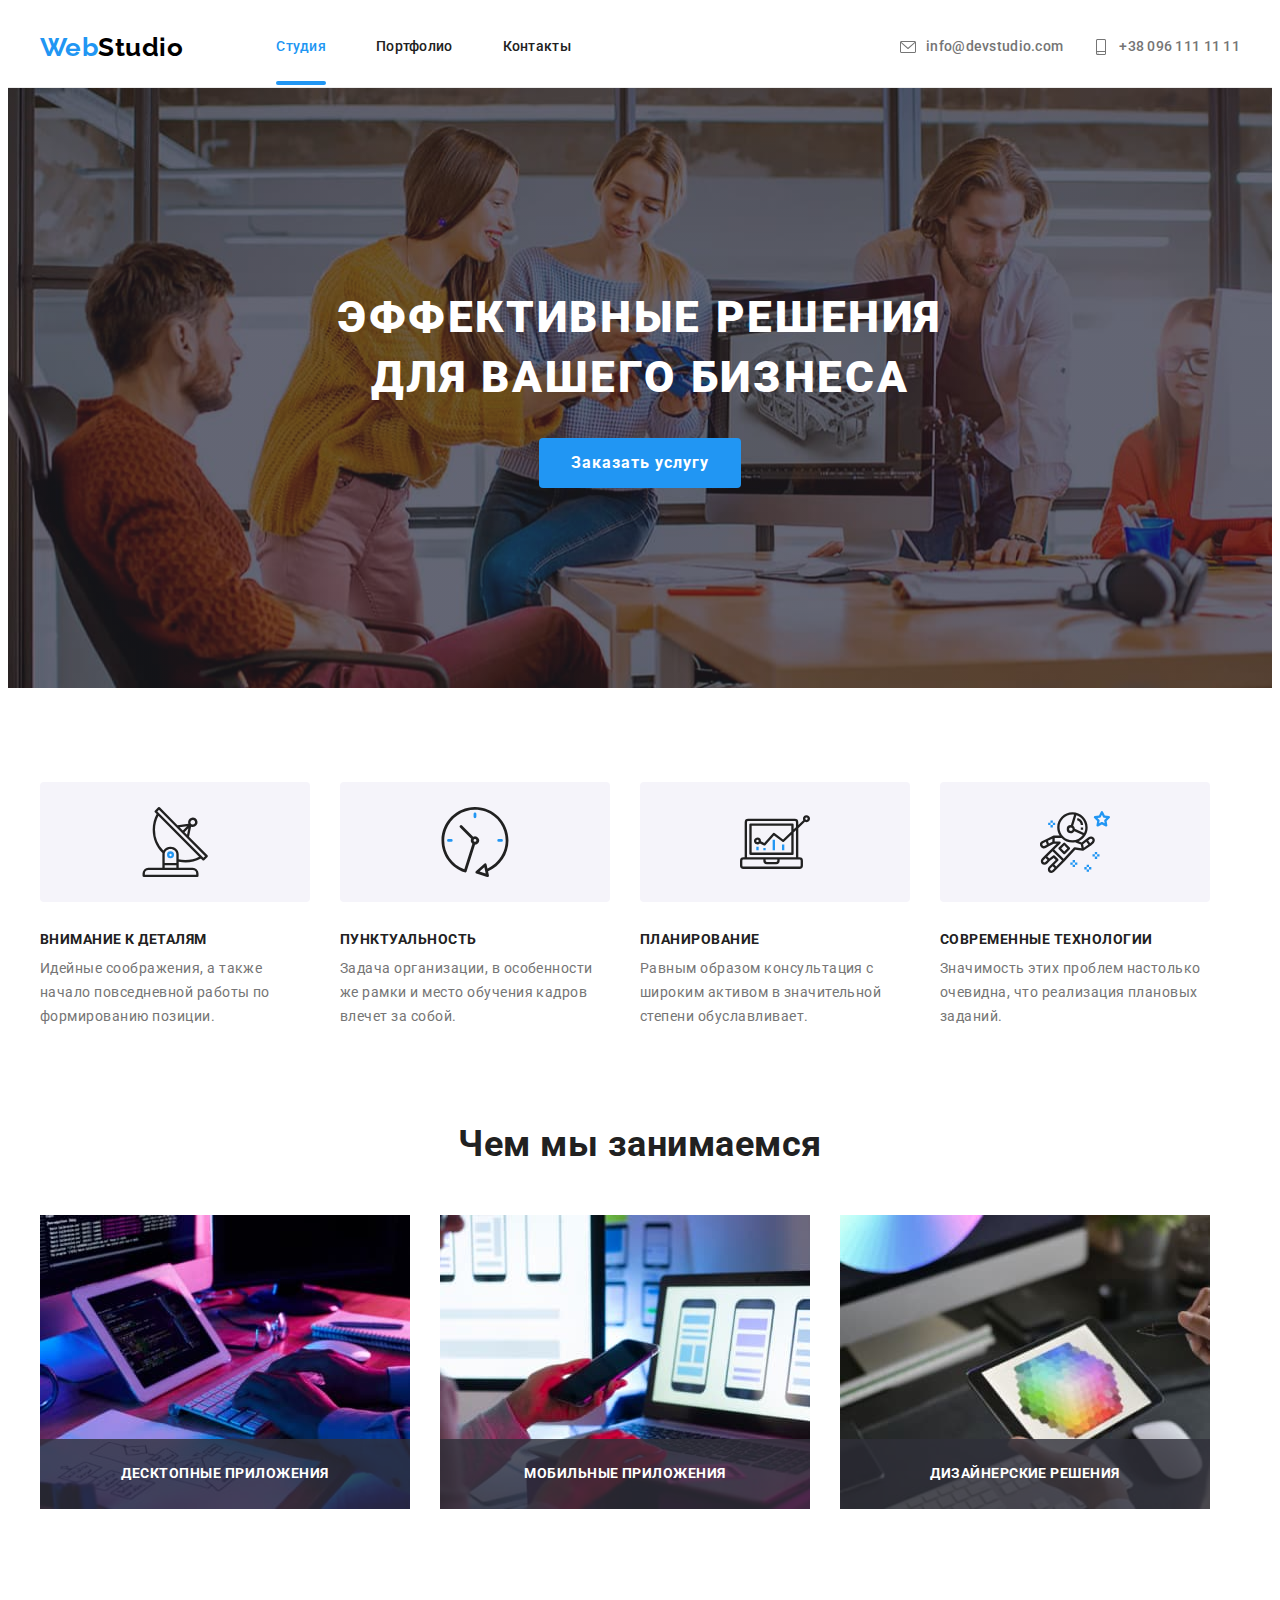
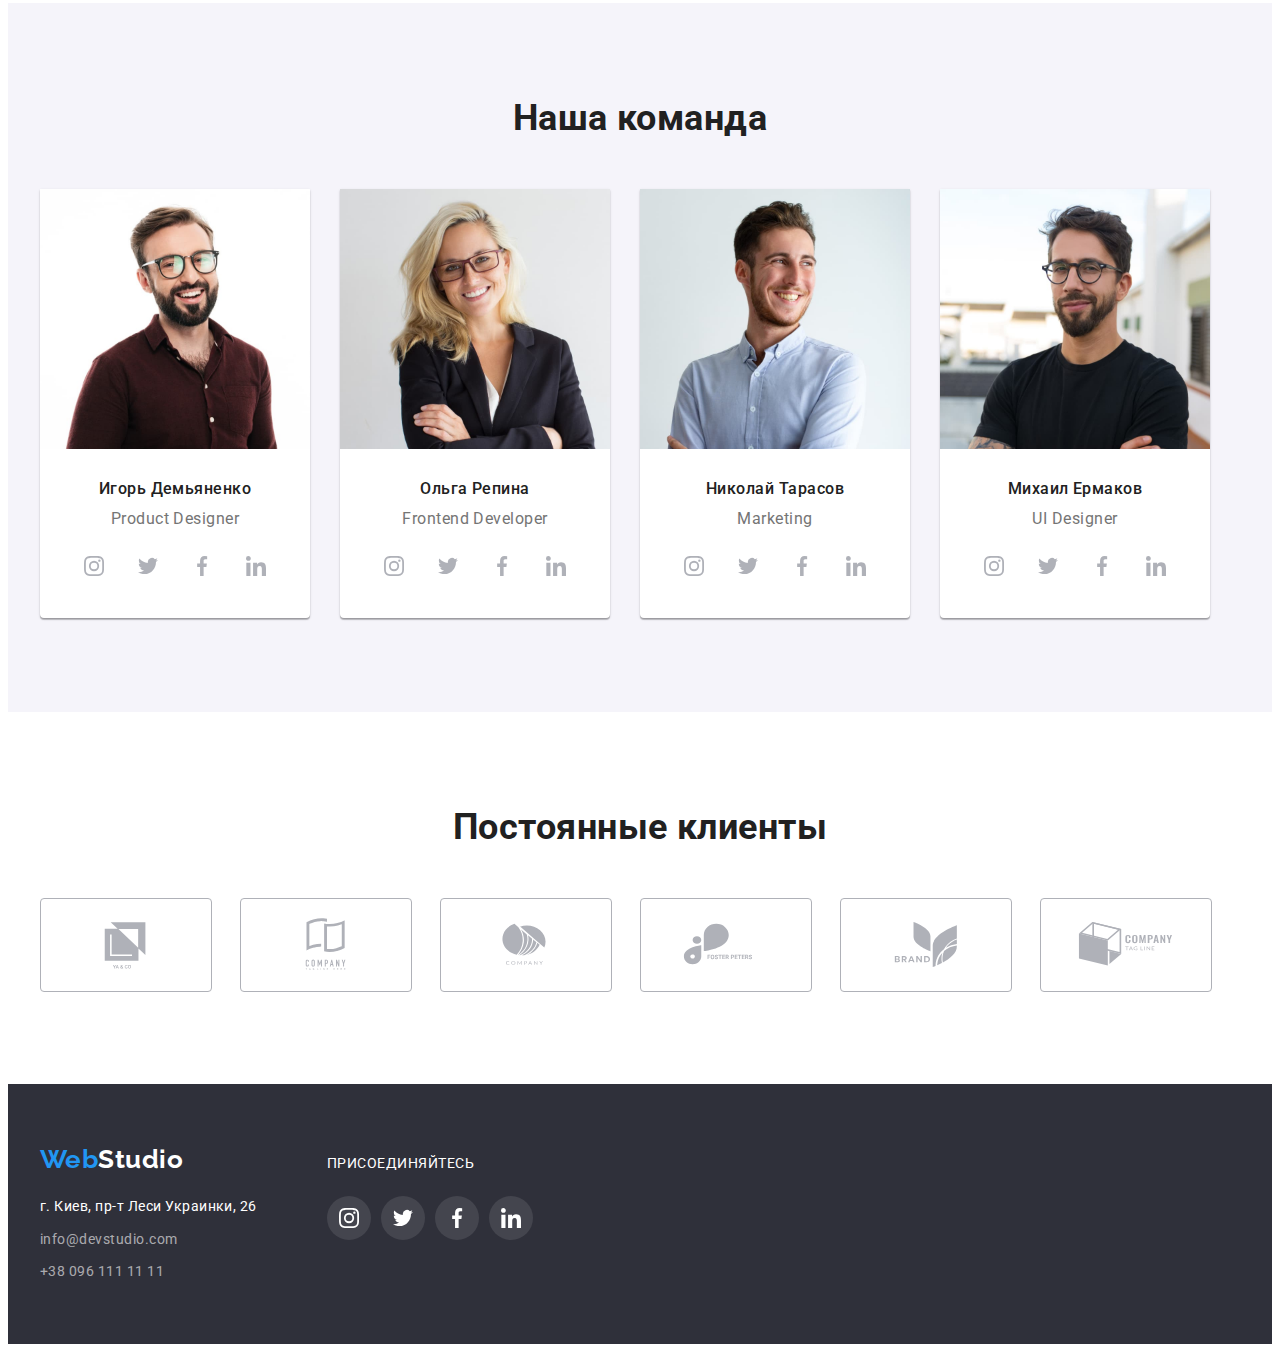
==== index.html @ 32abea89 "Initial commit" ====
<!DOCTYPE html>
<html lang="ru">

<head>
    <meta charset="UTF-8">
    <meta http-equiv="X-UA-Compatible" content="IE=edge">
    <meta name="viewport" content="width=device-width, initial-scale=1.0">
    <title>WebStudio</title>
    <link rel="preconnect" href="https://fonts.googleapis.com">
    <link rel="preconnect" href="https://fonts.gstatic.com" crossorigin>
    <link href="https://fonts.googleapis.com/css2?family=Raleway:wght@700&family=Roboto:wght@400;500;700;900&display=swap"
        rel="stylesheet">
    <link rel="stylesheet" href="https://cdnjs.cloudflare.com/ajax/libs/modern-normalize/1.1.0/modern-normalize.min.css"
        integrity="sha512-wpPYUAdjBVSE4KJnH1VR1HeZfpl1ub8YT/NKx4PuQ5NmX2tKuGu6U/JRp5y+Y8XG2tV+wKQpNHVUX03MfMFn9Q=="
        crossorigin="anonymous" referrerpolicy="no-referrer">
    <link rel="stylesheet" href="./css/styles.css" />
</head>

<body>
    <!--Шапка сайта-->
    <header class="page-header">
        <nav class="container main-nav">
            <a href="" class="link logo logo-header">Web<span class="accent-header">Studio</span></a>
            <ul class="site-nav link">
                <li class="list"><a href="" class="link current">Студия</a></li>
                <li class="list"><a href="./portfolio.html" class="link">Портфолио</a></li>
                <li class="list"><a href="" class="link">Контакты</a></li>
            </ul>
            <ul class="connection link">
                <li class="list">
                    <a href="mailto:info@devstudio.com" class="link">
                        <svg class="connection-icons" width="16" height="12">
                        <use href="./images/icons.svg#envelope"></use>
                    </svg>info@devstudio.com</a>
                </li>
                <li class="list">
                    <a href="tel:+380961111111" class="link">
                        <svg class="connection-icons" width="10" height="16">
                            <use href="./images/icons.svg#smartphone"></use>
                        </svg>+38 096 111 11 11</a></li>
            </ul>
        </nav>
    </header>

    <main>
            <!--Герой-->
            <section class="hero">
                <div class="container">
                    <h1 class="hero-title">Эффективные решения для вашего бизнеса</h1>
                    <button data-modal-open class="btn primary">Заказать услугу</button>
                    <div data-modal class="backdrop is-hidden">
                        <div class="modal">
                            <button data-modal-close class="btn-close">
                                <svg width="18" height="18">
                                    <use href="./images/icons.svg#close"></use>
                                </svg>
                            </button>
                        </div>
                    </div>
                </div>
            </section>
        
                <!--Наши преимущества-->
                <section class="section section-feature">
                    <div class="container">
                        <h2 class="section-title visually-hidden">Наши преимущества</h2>
                        <!--Визуально спрячется-->
                        <ul class="feature-list">
                            <li class="list list-item">
                                <div class="icons-feature">
                                    <svg width="70" height="70">
                                        <use href="./images/icons.svg#antenna"></use>
                                    </svg>
                                </div>
                                <h3 class="feature-title">Внимание к деталям</h3>
                                <p class="title">Идейные соображения, а также начало повседневной работы по формированию позиции.</p>
                            </li>
                            <li class="list list-item">
                                <div class="icons-feature">
                                    <svg width="70" height="70">
                                        <use href="./images/icons.svg#clock"></use>
                                    </svg>
                                </div>
                                <h3 class="feature-title">Пунктуальность</h3>
                                <p class="title">Задача организации, в особенности же рамки и место обучения кадров влечет за собой.</p>
                            </li>
                            <li class="list list-item">
                                <div class="icons-feature">
                                    <svg width="70" height="70">
                                        <use href="./images/icons.svg#diagram"></use>
                                    </svg>
                                </div>
                                <h3 class="feature-title">Планирование</h3>
                                <p class="title">Равным образом консультация с широким активом в значительной степени обуславливает.</p>
                            </li>
                            <li class="list list-item">
                                <div class="icons-feature">
                                    <svg width="70" height="70">
                                        <use href="./images/icons.svg#astronaut"></use>
                                    </svg>
                                </div>
                                <h3 class="feature-title">Современные технологии</h3>
                                <p class="title">Значимость этих проблем настолько очевидна, что реализация плановых заданий.</p>
                            </li>
                        </ul>
                    </div>
                </section>
                
                <!--Чем мы занимаемся-->
                <section class="section section-work">
                    <div class="container">
                        <h2 class="section-title">Чем мы занимаемся</h2>
                        <ul class="photo-work">
                            <li class="list">
                                <img class="card-image no-gap" src="./images/general/box1.jpg" 
                                    alt="фото написания программного кода" width="370" height="294">
                                <p class="case-title">Десктопные приложения</p>
                            </li>
                            <li class="list">
                                <img class="card-image no-gap" src="./images/general/box2.jpg" 
                                    alt="фото с телефоном в руке" width="370" height="294">
                                <p class="case-title">Мобильные приложения</p>
                            </li>
                            <li class="list">
                                <img class="card-image no-gap" src="./images/general/box3.jpg" 
                                    alt="фото планшета с цветовой палитрой" width="370" height="294">
                                <p class="case-title">Дизайнерские решения</p>
                            </li>
                        </ul>
                    </div>
                </section>
                
                <!--Наша команда-->
                <section class="section team">
                    <div class="container">
                        <h2 class="section-title team">Наша команда</h2>
                        <ul class="team-list">
                            <li class="list card-team">
                                <img src="./images/general/demyanenko.jpg" alt="фото Игоря Демьяненко" width="270" height="260"
                                    class="team-foto">
                                <div class="title-in-card">
                                    <h3 class="team-name">Игорь Демьяненко</h3>
                                    <p class="title">Product Designer</p>
                                    <ul class="social list">
                                        <li class="social-item">
                                            <a href="" target="_blank" rel="noopener noreferrer" 
                                            class="social-network link" aria-label="иконка instagram">
                                                <svg class="socials-icon" width="20" height="20">
                                                    <use href="./images/icons.svg#instagram"></use>
                                                </svg>
                                            </a>
                                        </li>
                                        <li class="social-item">
                                            <a href="" target="_blank" rel="noopener noreferrer" 
                                            class="social-network link" aria-label="иконка twitter">
                                            <svg class="socials-icon" width="20" height="20">
                                                <use href="./images/icons.svg#twitter"></use>
                                            </svg>
                                            </a>
                                        </li>
                                        <li class="social-item">
                                            <a href="" target="_blank" rel="noopener noreferrer" 
                                            class="social-network link" aria-label="иконка facebook">
                                            <svg class="socials-icon" width="20" height="20">
                                                <use href="./images/icons.svg#facebook"></use>
                                            </svg>
                                            </a>
                                        </li>
                                        <li class="social-item">
                                            <a href="" target="_blank" rel="noopener noreferrer" 
                                            class="social-network link" aria-label="иконка linkedin">
                                            <svg class="socials-icon" width="20" height="20">
                                                <use href="./images/icons.svg#linkedin"></use>
                                            </svg>
                                            </a>
                                        </li>
                                    </ul>
                                </div>
                                
                            </li>
                            <li class="list card-team">
                                <img src="./images/general/repina.jpg" alt="фото Ольги Репиной" width="270" height="260"
                                    class="team-foto">
                                <div class="title-in-card">
                                    <h3 class="team-name">Ольга Репина</h3>
                                    <p class="title">Frontend Developer</p>
                                    <ul class="social list">
                                        <li class="social-item">
                                            <a href="" target="_blank" rel="noopener noreferrer" 
                                            class="social-network link" aria-label="иконка instagram">
                                                <svg class="socials-icon" width="20" height="20">
                                                    <use href="./images/icons.svg#instagram"></use>
                                                </svg>
                                            </a>
                                        </li>
                                        <li class="social-item">
                                            <a href="" target="_blank" rel="noopener noreferrer" 
                                            class="social-network link" aria-label="иконка twitter">
                                                <svg class="socials-icon" width="20" height="20">
                                                    <use href="./images/icons.svg#twitter"></use>
                                                </svg>
                                            </a>
                                        </li>
                                        <li class="social-item">
                                            <a href="" target="_blank" rel="noopener noreferrer" 
                                            class="social-network link" aria-label="иконка facebook">
                                                <svg class="socials-icon" width="20" height="20">
                                                    <use href="./images/icons.svg#facebook"></use>
                                                </svg>
                                            </a>
                                        </li>
                                        <li class="social-item">
                                            <a href="" target="_blank" rel="noopener noreferrer" 
                                            class="social-network link" aria-label="иконка linkedin">
                                                <svg class="socials-icon" width="20" height="20">
                                                    <use href="./images/icons.svg#linkedin"></use>
                                                </svg>
                                            </a>
                                        </li>
                                    </ul>
                                </div>
                            </li>
                            <li class="list card-team">
                                <img src="./images/general/tarasov.jpg" alt="фото Николая Тарасова" width="270" height="260"
                                    class="team-foto">
                                <div class="title-in-card">
                                    <h3 class="team-name">Николай Тарасов</h3>
                                    <p class="title">Marketing</p>
                                    <ul class="social list">
                                        <li class="social-item">
                                            <a href="" target="_blank" rel="noopener noreferrer" 
                                            class="social-network link" aria-label="иконка instagram">
                                                <svg class="socials-icon" width="20" height="20">
                                                    <use href="./images/icons.svg#instagram"></use>
                                                </svg>
                                            </a>
                                        </li>
                                        <li class="social-item">
                                            <a href="" target="_blank" rel="noopener noreferrer" 
                                            class="social-network link" aria-label="иконка twitter">
                                                <svg class="socials-icon" width="20" height="20">
                                                    <use href="./images/icons.svg#twitter"></use>
                                                </svg>
                                            </a>
                                        </li>
                                        <li class="social-item">
                                            <a href="" target="_blank" rel="noopener noreferrer" 
                                            class="social-network link" aria-label="иконка facebook">
                                                <svg class="socials-icon" width="20" height="20">
                                                    <use href="./images/icons.svg#facebook"></use>
                                                </svg>
                                            </a>
                                        </li>
                                        <li class="social-item">
                                            <a href="" target="_blank" rel="noopener noreferrer" 
                                            class="social-network link" aria-label="иконка linkedin">
                                                <svg class="socials-icon" width="20" height="20">
                                                    <use href="./images/icons.svg#linkedin"></use>
                                                </svg>
                                            </a>
                                        </li>
                                    </ul>
                                </div>
                            </li>
                            <li class="list card-team">
                                <img src="./images/general/ermakov.jpg" alt="фото Михаила Ермакова" width="270" height="260"
                                    class="team-foto">
                                <div class="title-in-card">
                                    <h3 class="team-name">Михаил Ермаков</h3>
                                    <p class="title">UI Designer</p>
                                    <ul class="social list">
                                        <li class="social-item">
                                            <a href="" target="_blank" rel="noopener noreferrer" 
                                            class="social-network link" aria-label="иконка instagram">
                                                <svg class="socials-icon" width="20" height="20">
                                                    <use href="./images/icons.svg#instagram"></use>
                                                </svg>
                                            </a>
                                        </li>
                                        <li class="social-item">
                                            <a href="" target="_blank" rel="noopener noreferrer" 
                                            class="social-network link" aria-label="иконка twitter">
                                                <svg class="socials-icon" width="20" height="20">
                                                    <use href="./images/icons.svg#twitter"></use>
                                                </svg>
                                            </a>
                                        </li>
                                        <li class="social-item">
                                            <a href="" target="_blank" rel="noopener noreferrer" 
                                            class="social-network link" aria-label="иконка facebook">
                                                <svg class="socials-icon" width="20" height="20">
                                                    <use href="./images/icons.svg#facebook"></use>
                                                </svg>
                                            </a>
                                        </li>
                                        <li class="social-item">
                                            <a href="" target="_blank" rel="noopener noreferrer" 
                                            class="social-network link" aria-label="иконка linkedin">
                                                <svg class="socials-icon" width="20" height="20">
                                                    <use href="./images/icons.svg#linkedin"></use>
                                                </svg>
                                            </a>
                                        </li>
                                    </ul>
                                </div>
                            </li>
                        </ul>
                    </div>
                </section>

                <!--Постоянные клиенты-->
                <section class="section">
                    <div class="container">
                        <h2 class="section-title">Постоянные клиенты</h2>
                        <ul class="list client">
                            <li class="item-company">
                                <a href="" target="_blank" rel="noopener noreferrer" 
                                class="logo-company link" aria-label="логотип Ya&Co">
                                <svg class="socials-icon" width="106" height="60">
                                    <use href="./images/icons.svg#Logo1"></use>
                                </svg>
                                </a>
                            </li>
                            <li class="item-company">
                                <a href="" target="_blank" rel="noopener noreferrer" 
                                class="logo-company link" aria-label="логотип TaglineHere">
                                <svg class="socials-icon" width="106" height="60">
                                    <use href="./images/icons.svg#Logo2"></use>
                                </svg>
                                </a>
                            </li>
                            <li class="item-company">
                                <a href="" target="_blank" rel="noopener noreferrer" 
                                class="logo-company link" aria-label="логотип Company">
                                <svg class="socials-icon" width="106" height="60">
                                    <use href="./images/icons.svg#Logo3"></use>
                                </svg>
                                </a>
                            </li>
                            <li class="item-company">
                                <a href="" target="_blank" rel="noopener noreferrer" 
                                class="logo-company link" aria-label="логотип FosterPeters">
                                <svg class="socials-icon" width="106" height="60">
                                    <use href="./images/icons.svg#Logo4"></use>
                                </svg>
                                </a>
                            </li>
                            <li class="item-company">
                                <a href="" target="_blank" rel="noopener noreferrer" 
                                class="logo-company link" aria-label="логотип Brand">
                                <svg class="socials-icon" width="106" height="60">
                                    <use href="./images/icons.svg#Logo5"></use>
                                </svg>
                                </a>
                            </li>
                            <li class="item-company">
                                <a href="" target="_blank" rel="noopener noreferrer" 
                                class="logo-company link" aria-label="логотип TagLine">
                                <svg class="socials-icon" width="106" height="60">
                                    <use href="./images/icons.svg#Logo6"></use>
                                </svg>
                                </a>
                            </li>
                        </ul>
                        
                    </div>
                </section>
    </main>
    
    <!--Футер-->
    <footer class="page-footer">
        <div class="container container-footer">
            <div class="logo-distance">
                <a href="" class="link logo logo-footer">Web<span class="accent-footer">Studio</span></a>
                <address class="footer-bottom list-distance">
                    г. Киев, пр-т Леси Украинки, 26<br />
                </address>
            
                <ul class="connection-footer link">
                    <li class="list list-distance"><a href="mailto:info@devstudio.com" class="link">info@devstudio.com</a></li>
                    <li class="list list-distance"><a href="tel:+380961111111" class="link">+38 096 111 11 11</a></li>
                </ul>
            </div>
            <div>
                <p class="feature-title text-white">присоединяйтесь</p>
                <ul class="social list">
                    <li class="social-item">
                        <a href="" target="_blank" rel="noopener noreferrer" 
                        class="social-network social-footer link" aria-label="иконка instagram">
                            <svg class="socials-icon" width="20" height="20">
                                <use href="./images/icons.svg#instagram"></use>
                            </svg>
                        </a>
                    </li>
                    <li class="social-item">
                        <a href="" target="_blank" rel="noopener noreferrer" 
                        class="social-network social-footer link" aria-label="иконка twitter">
                            <svg class="socials-icon" width="20" height="20">
                                <use href="./images/icons.svg#twitter"></use>
                            </svg>
                        </a>
                    </li>
                    <li class="social-item">
                        <a href="" target="_blank" rel="noopener noreferrer" 
                        class="social-network social-footer link" aria-label="иконка facebook">
                            <svg class="socials-icon" width="20" height="20">
                                <use href="./images/icons.svg#facebook"></use>
                            </svg>
                        </a>
                    </li>
                    <li class="social-item">
                        <a href="" target="_blank" rel="noopener noreferrer" 
                        class="social-network social-footer link" aria-label="иконка linkedin">
                            <svg class="socials-icon" width="20" height="20">
                                <use href="./images/icons.svg#linkedin"></use>
                            </svg>
                        </a>
                    </li>
                </ul>
            </div>
        </div>
    </footer>
<script src="./js/modal.js"></script>
</body>

</html>
---- css/styles.css ----
:root {
    --primary-text-color: #212121;
    --title-text-color: #757575;
    --accent-text-color: #2196F3;
    --white-text-color: #FFFFFF;
    --white-transparency: #FFFFFF99;
    --black-text-color: #000000;
    --network-text-color: #AFB1B8;
    
    --primary-bg-color: #FFFFFF;
    --title-bg-color: #F5F4FA;
    --accent-bg-color: #2F303A;
    --btn-bg-color: #2196F3;
    --border-color: #EEEEEE;
}

body {
    background-color: var(--primary-bg-color);
    color: var(--primary-text-color);
    font-family: Roboto, sans-serif;
    letter-spacing: 0.03em;
}
h1, h2, h3, p, ul {
    margin-top: 0;
    margin-bottom: 0;
    padding-left: 0;
}
.list {
    list-style: none;
    padding: 0;
    margin: 0;
}
.link {
    text-decoration: none;
}

.container {
    width: 1200px;
    padding-left: 15px;
    padding-right: 15px;
    margin-left: auto;
    margin-right: auto;
}

/*Logo*/
.logo{
    color: var(--accent-text-color);
    font-family: 'Raleway', sans-serif;
    font-weight: 700;
    font-size: 26px;
    line-height: 1.19;
}
.accent-header {
    color: var(--black-text-color);
}
.accent-footer {
    color: var(--white-text-color);
}
.logo-header {
    display: inline-block;
    margin-right: 93px;
    padding-top: 24px;
    padding-bottom: 24px;
}
.page-header {
    border-bottom: 1px solid #ECECEC;
}

/*Site nav*/
.main-nav {
    display: flex;
    align-items: center;
}
.site-nav .link {
    color: var(--primary-text-color);
    transition: color 250ms cubic-bezier(0.4, 0, 0.2, 1);
}
.site-nav .list {
    position: relative;
}
.site-nav .link.current::after {
    display: inline-block;
    position: absolute;
    content: "";
    width: 100%;
    height: 4px;
    bottom: 0;
    left: 0;
    background: var(--btn-bg-color);
    border-radius: 2px;
}
.site-nav .link:hover,
.site-nav .link:focus {
    color: var(--accent-text-color);
}
.site-nav .link.current {
    color: var(--accent-text-color);
}
  
.connection .link {
    color: var(--title-text-color);
    transition: color 250ms cubic-bezier(0.4, 0, 0.2, 1);
}
.link .connection-icons:hover,
.link .connection-icons:focus {
    color: var(--accent-text-color);
}
.site-nav,
.connection {
    font-weight: 500;
    font-size: 14px;
    line-height: 1.14;
    letter-spacing: 0.02em;
    display: flex;
}
.site-nav .list:not(:last-child) {
    margin-right: 50px;
}
.connection {
    margin-left: auto;
}
.site-nav .link, .connection .link {
    display: block;
    padding-top: 30px;
    padding-bottom: 30px;
}
.connection .list:not(:last-child) {
    margin-right: 30px;
}
.connection-icons {
    display: flex;
    width: 16px;
    height: 16px;        
    margin-right: 10px;        
    }
.connection .link {
    display: flex;
    justify-content: center;
    align-items: center;
    color: #757575;
}
.connection .link:hover,
.connection .link:focus {
    color: var(--accent-text-color);
}
.connection-icons {
    fill: currentColor;
}

/*Section*/
.section {
    padding-top: 94px;
    padding-bottom: 94px;
}
.section-title {
    font-weight: 700;
    font-size: 36px;
    line-height: 1.17;
    text-align: center;

    margin-bottom: 50px;
}

/*Hero*/
.hero {
    color: var(--primary-bg-color);
    max-width: 1600px;
    margin-left: auto;
    margin-right: auto;
    background-image: linear-gradient(to right, rgba(47, 48, 58, 0.4), rgba(47, 48, 58, 0.4)),url(../images/hero-photo.jpg);
    
    background-color: var(--accent-bg-color);
    
    text-align: center;
    padding-top: 200px;
    padding-bottom: 200px;
}
.hero-title {
    font-weight: 900;
    font-size: 44px;
    line-height: 1.36;
    letter-spacing: 0.06em;
    text-transform: uppercase;
    width: 696px;
    margin-top: 0;
    margin-left: auto;
    margin-right: auto;
    margin-bottom: 30px;
}
.btn.primary {
    color: var(--white-text-color);
    background-color: var(--btn-bg-color);
    font-family: inherit;
    font-weight: 700;
    font-size: 16px;
    line-height: 1.87; 
    letter-spacing: 0.06em;
    display: inline-block;
    padding: 10px 32px;
    border-radius: 4px;
    border: none;
    cursor: pointer;

    transition: color 250ms cubic-bezier(0.4, 0, 0.2, 1),
    background-color 250ms cubic-bezier(0.4, 0, 0.2, 1);
}
.btn.primary:hover {
    color: var(--white-text-color);
    background-color: #188CE8;
}
.backdrop.is-hidden {
    visibility: hidden;
    opacity: 0;
    pointer-events: none;

}
.backdrop {
    position: fixed;
    top: 0;
    left: 0;
    width: 100%;
    height: 100%;
    background-color: rgba(0, 0, 0, 0.2);
    z-index: 10;
    transition: opacity 250ms cubic-bezier(0.4, 0, 0.2, 1),
    visibility 250ms cubic-bezier(0.4, 0, 0.2, 1);
}
.modal {
    z-index: 1;
    position: absolute;
    top: 50%;
    left: 50%;
    transform: translate(-50%,-50%);
    width: 528px;
    height: 581px;

    background-color: var(--primary-bg-color);
    box-shadow: 0px 1px 3px rgba(0, 0, 0, 0.12), 0px 1px 1px rgba(0, 0, 0, 0.14), 0px 2px 1px rgba(0, 0, 0, 0.2);
    border-radius: 4px;

    opacity: 1;
    visibility: visible;
    display: flex;
    justify-content: flex-end;
}

.btn-close {
    display: flex;
    justify-content: center;
    align-items: center;
    position: absolute;
    top: 8px;
    right: 8px;
    width: 30px;
    height: 30px;
    border-radius: 50%;
    border: 1px solid #0000001A;
    background-color: var(--primary-bg-color);
    color: #000000;
    cursor: pointer;
    padding: 0;
}
.page-header {
    position: relative;
}

/*Features*/
.section-feature {
    padding-bottom: 0;
}
.feature-list {
    display: flex;
}
.feature-list .list:not(:last-child) {
    margin-right: 30px;
}
.feature-list .list {
    width: 270px;
}
.feature-list .feature-title {
    font-weight: 700;
    font-size: 14px;
    line-height: 1.14;
    text-transform: uppercase;
}
.feature-list .title {
    color: var(--title-text-color);
   
    font-size: 14px;
    line-height: 1.71;
}
.feature-title {
    margin-bottom: 10px;
}
.icons-feature {
    display: flex;
    height: 120px;
    background-color: var(--title-bg-color);
    border-radius: 4px;
    justify-content: center;
    align-items: center;
    margin-bottom: 30px;
}

.visually-hidden {
    position: absolute;
    width: 1px;
    height: 1px;
    margin: -1px;
    border: 0;
    padding: 0;
    white-space: nowrap;
    clip-path: inset(100%);
    clip: rect(0 0 0 0);
    overflow: hidden;
}

/*Work*/
.photo-work {
    display: flex;
}
.photo-work .list:not(:last-child) {
    margin-right: 30px;
}
.card-image.no-gap {
    display: block;
    max-width: 100%;
    height: auto;
}
.photo-work .list{
    position: relative;
}

.case-title {
    position: absolute;
    content: "";
    padding-top: 27px;
    padding-bottom: 27px;
    bottom: 0;
    left: 0;
    width: 100%;
    text-align: center;

    font-style: normal;
    font-weight: 700;
    font-size: 14px;
    line-height: 1.14;
    text-transform: uppercase;
    color: var(--white-text-color);
    background-color: #2F303ACC;
}

/*Team*/
.team-list {
    display: flex;
}
.card-team:not(:last-child) {
    margin-right: 30px;
}
.title-in-card {
   padding-top: 30px;
   padding-bottom: 30px; 
}
.card-team {
    background-color: var(--primary-bg-color);
    box-shadow: 0px 1px 3px rgba(0, 0, 0, 0.12),
    0px 1px 1px rgba(0, 0, 0, 0.14),
    0px 2px 1px rgba(0, 0, 0, 0.2);
    border-radius: 0px 0px 4px 4px;
}
.team-name {
    font-weight: 500;
    font-size: 16px;
    line-height: 1.19;
    text-align: center;
    padding-bottom: 10px;
}
.team-list .title {
    color: var(--title-text-color);
    
    font-size: 16px;
    line-height: 1.19;
    text-align: center;
    margin-bottom: 16px;
}
.section.team {
    background-color: var(--title-bg-color);
}
.team-foto {
    display: block;
    max-width: 100%;
    height: auto;
}
.social {
    display: flex;
    justify-content: center;
    align-items: center;
}

.social-item:not(:last-child) {
    margin-right: 10px;
}

.social-network {
    display: flex;
    width: 44px;
    height: 44px;
    border-radius: 50%;
    justify-content: center;
    align-items: center;
}
.social-item .social-network {
    color: var(--network-text-color);
    background-color: var(--white-text-color);
    transition: color 250ms cubic-bezier(0.4, 0, 0.2, 1),
    background-color 250ms cubic-bezier(0.4, 0, 0.2, 1);
}
.social-network:hover,
.social-network:focus {
    background-color: var(--btn-bg-color);
    color: var(--white-text-color);
}
.socials-icon {
    fill: currentColor;
}

/*Portfolio*/
.section-portfolio .portfolio-title {
    color: var(--primary-text-color);
    font-weight: 700;
    font-size: 18px;
    line-height: 2;
    letter-spacing: 0.06em;
}
.section-portfolio .title {
    color: var(--title-text-color);
    
    font-size: 16px;
    line-height: 1.87;
}
.collection {
    position: relative;
    overflow: hidden;
}

.collection-list {
    position: absolute;
    content: "";
    bottom: 0;
    left: 0;
    width: 100%;
    height: 100%;
    
    display: flex;
    padding: 63px 24px;
    color: var(--white-text-color);
    background-color: rgba(33, 150, 243, 0.9);

    font-family: 'Roboto';
    font-weight: 400;
    font-size: 18px;
    line-height: 1.56;

    opacity: 0;
    transform: translateY(100%);
    transition: transform 250ms cubic-bezier(0.4, 0, 0.2, 1),
    opacity 250ms cubic-bezier(0.4, 0, 0.2, 1);
}
.flex-element .link {
    display: block;
    transition: box-shadow 250ms cubic-bezier(0.4, 0, 0.2, 1);
}
.flex-element .link:hover .collection-list,
.flex-element .link:focus .collection-list {
    transform: translateY(0);
    opacity: 1;
}
.flex-element .link:focus,
.flex-element .link:hover {
    box-shadow: 0px 1px 1px rgba(0, 0, 0, 0.12), 0px 4px 4px rgba(0, 0, 0, 0.06), 1px 4px 6px rgba(0, 0, 0, 0.16);
}

/*Button portfolio*/
.flex-btn {
    display: flex;
    margin-bottom: 50px;
    justify-content: center;
}
.flex-btn .list:not(:last-child) {
    margin-right: 8px;
}

.secondary {
    color: var(--primary-text-color);
    background-color: var(--title-bg-color);
    font-family: inherit;
    font-weight: 500;
    font-size: 16px;
    line-height: 1.63;
    text-align: center;
    
    display: block;
    padding-top: 6px;
    padding-bottom: 6px;
    padding-left: 22px;
    padding-right: 22px;
    height: 38px;
    border-radius: 4px;
    border: 1px solid transparent;
    
    cursor: pointer;
    transition: color 250ms cubic-bezier(0.4, 0, 0.2, 1),
    background-color 250ms cubic-bezier(0.4, 0, 0.2, 1),
    box-shadow 250ms cubic-bezier(0.4, 0, 0.2, 1);
}
.secondary.current {
    color: var(--white-text-color);
    background-color: var(--btn-bg-color);
}
.secondary:hover,
.secondary:focus {
    color: var(--white-text-color);
    background-color: var(--btn-bg-color);
    box-shadow: 0px 3px 1px rgba(0, 0, 0, 0.1),
            0px 1px 2px rgba(0, 0, 0, 0.08),
            0px 2px 2px rgba(0, 0, 0, 0.12);
}
.flex-container {
    display: flex;
    flex-wrap: wrap;
}
.flex-element {
    width: 370px;
    margin-right: 30px;
    margin-bottom: 30px;
}

.flex-element:nth-child(3n) {
    margin-right: 0px;
}
.flex-element:nth-last-child(-n+3) {
    margin-bottom: 0px;
}

.portfolio-title {
    margin-bottom: 4px;
}
.card-title {
    padding-top: 20px;
    padding-left: 24px;
    padding-right: 24px;
    padding-bottom: 20px;
    border-left: 1px solid var(--border-color);
    border-right: 1px solid var(--border-color);
    border-bottom: 1px solid var(--border-color);
}

/* Regular customers */
.client {
    display: flex;
}

.item-company {
    width: 170px;
    height: 92px;
}
.logo-company {
    display: flex;
    width: 100%;
    height: 100%;
    justify-content: center;
    align-items: center;
    color: #AFB1B8;
    border: 1px solid #AFB1B8;
    border-radius: 4px;

    transition: color 250ms cubic-bezier(0.4, 0, 0.2, 1),
    border 250ms cubic-bezier(0.4, 0, 0.2, 1);
}
.item-company:not(:last-child) {
    margin-right: 30px;
}
.item-company .socials-icon {
    fill: currentColor;
}
.logo-company:hover,
.logo-company:focus {
    border: 1px solid #2196F3;
    color: #2196F3;
}

/* Footer bg */
.page-footer {
    background-color: var(--accent-bg-color);
    font-weight: 400;
    font-size: 14px;
    line-height: 1.71;
    padding-top: 60px;
    padding-bottom: 60px;
}
.container-footer {
    display: flex;
    align-items: baseline;
}
.connection-footer .link {
    color: var(--white-transparency);
}
.connection-footer .link:hover,
.connection-footer .link:focus {
    color: var(--accent-text-color);
}
.footer-bottom {
    color: var(--white-text-color);
    font-style: inherit;
}
.logo-footer {
    display: inline-block;
    margin-bottom: 20px;
}
.list-distance:not(:last-child) {
    margin-bottom: 9px;
}

.list-social:not(:last-child) {
    margin-right: 10px;
}

.text-white {
    text-transform: uppercase;
    color: var(--white-text-color);
    margin-bottom: 20px;
}
.logo-distance {
    margin-right: 70px;
}

.social-network.social-footer {
    color: var(--white-text-color);
    background-color: rgba(255, 255, 255, 0.1);
}

.social-footer:hover,
.social-footer:focus {
    background-color: var(--btn-bg-color);
}
.container-footer .social {
    margin-bottom: 0px;
}
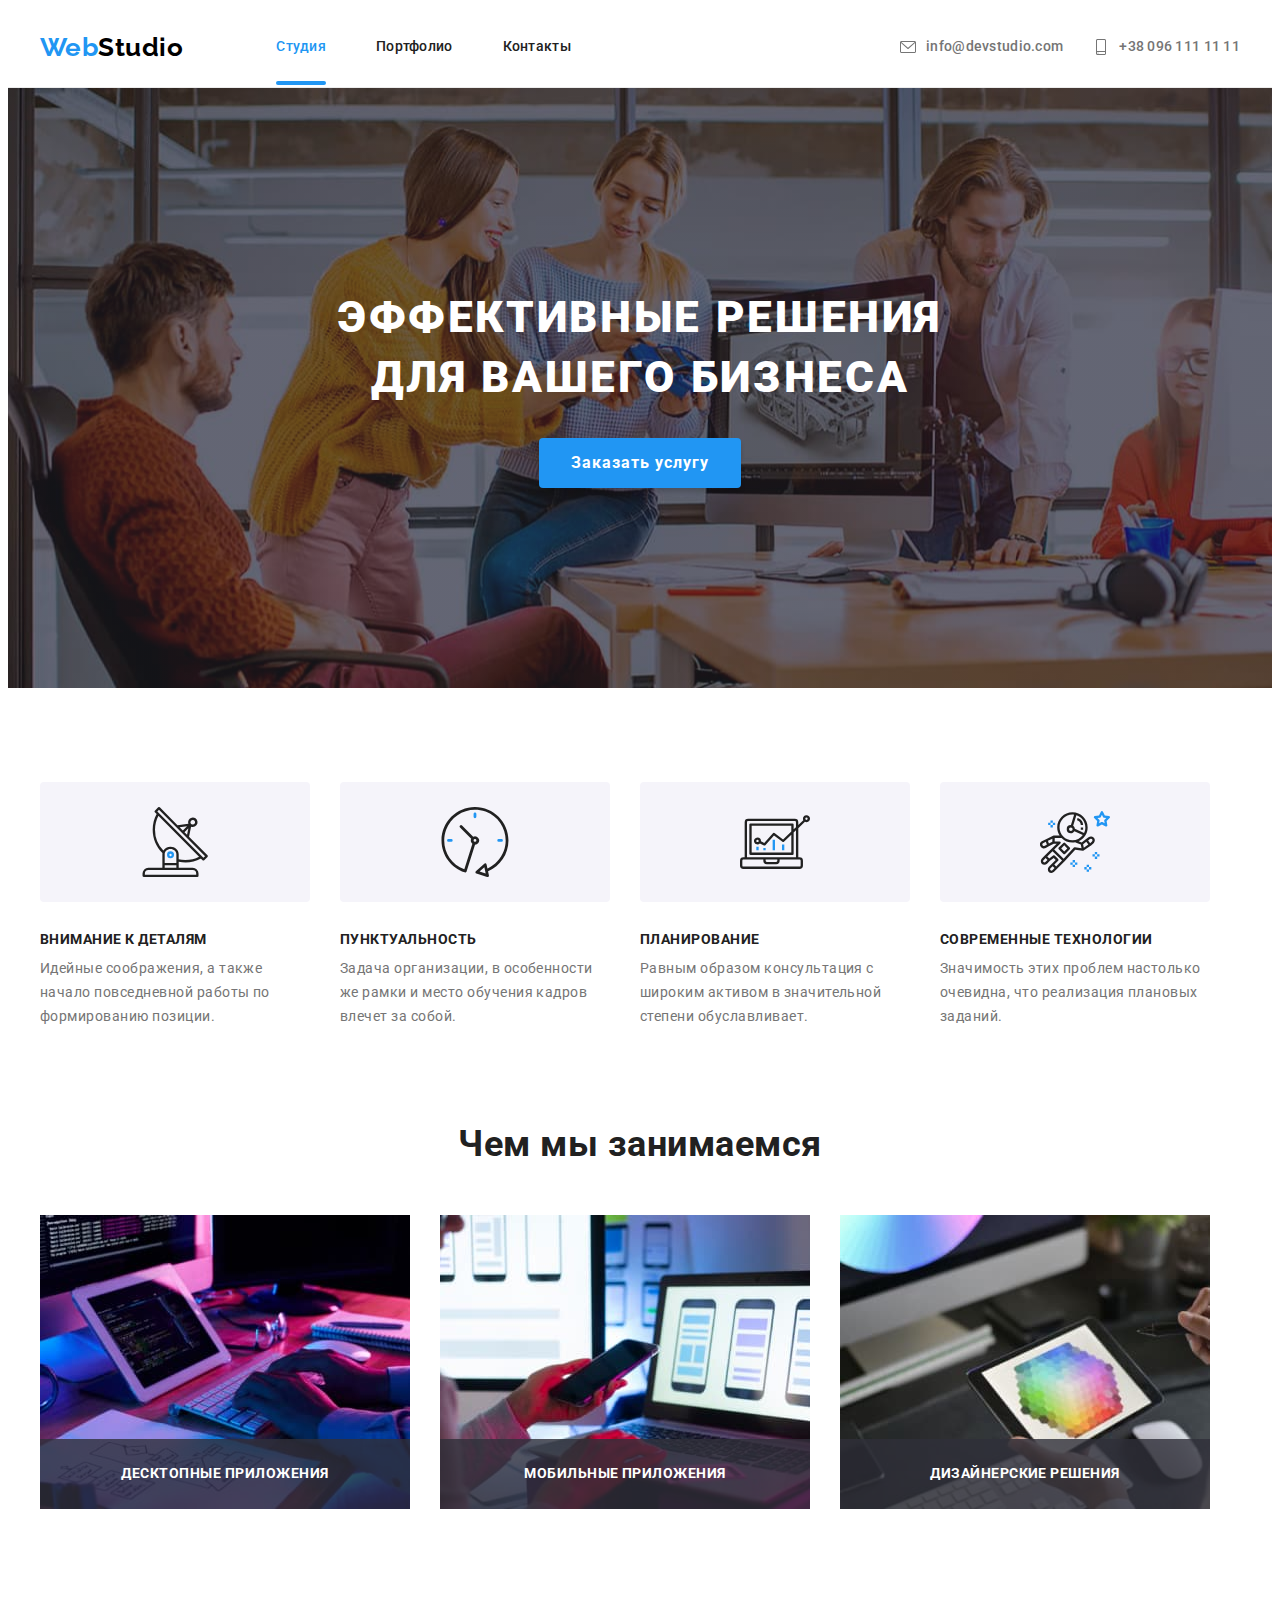
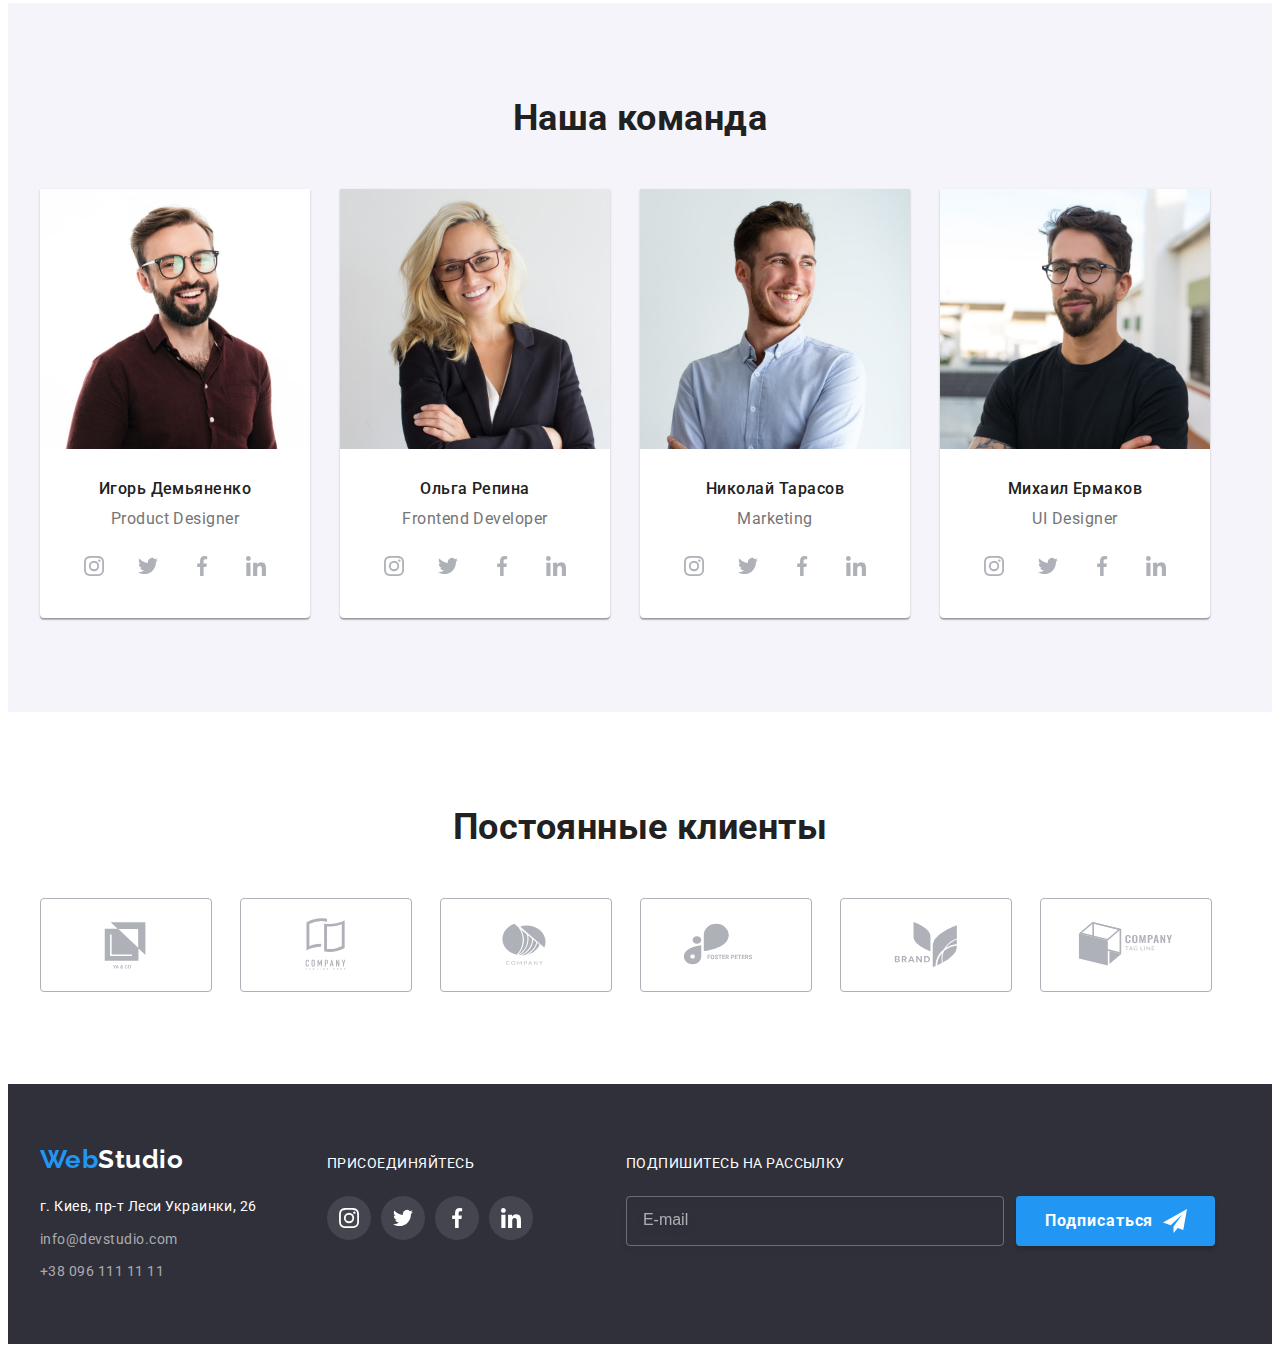
==== commit c569e052: "оформление форм" ====
--- a/index.html
+++ b/index.html
@@ -50,6 +50,42 @@
                     <button data-modal-open class="btn primary">Заказать услугу</button>
                     <div data-modal class="backdrop is-hidden">
                         <div class="modal">
+                            <form class="form">
+                                <b class="form-title">Оставьте свои данные, мы вам перезвоним</b>
+                                    <div class="form-container">
+                                        <div class="form-field">
+                                            <label for="name" class="form-label">Имя</label>
+                                            <input type="text" name="name" id="name" class="form-input" autofocus />
+                                            <svg class="form-icon" width="18" height="18">
+                                                <use href="./images/icons.svg#icon-person-form"></use>
+                                            </svg>
+                                        </div>
+                                        <div class="form-field">
+                                            <label for="tel" class="form-label">Телефон</label>
+                                            <input type="tel" name="tel" id="tel" class="form-input" />
+                                            <svg class="form-icon" width="18" height="18">
+                                                <use href="./images/icons.svg#icon-phone-form"></use>
+                                            </svg>
+                                        </div>
+                                        <div class="form-field">
+                                            <label for="mail" class="form-label">Почта</label>
+                                            <input type="email" name="mail" id="mail" class="form-input" />
+                                            <svg class="form-icon" width="18" height="18">
+                                                <use href="./images/icons.svg#icon-email-form"></use>
+                                            </svg>
+                                        </div>
+                                        <div class="form-field">
+                                            <label for="comment" class="form-label">Комментарий</label>
+                                            <textarea name="comment" id="comment" rows="5" class="form-input form-comment" placeholder="Введите текст"></textarea>
+                                        </div>
+                                    </div>
+                                    <div class="form-field">
+                                        <input type="checkbox" name="policy" id="policy">
+                                        <label for="policy" class="text-policy">Соглашаюсь с рассылкой и принимаю Условия договора</label>
+                                    </div>
+                                    
+                                <button type="submit" class="btn btn-form">Отправить</button>
+                            </form>
                             <button data-modal-close class="btn-close">
                                 <svg width="18" height="18">
                                     <use href="./images/icons.svg#close"></use>
@@ -418,6 +454,18 @@
                     </li>
                 </ul>
             </div>
+            <div class="send">
+                <p class="feature-title text-white">Подпишитесь на рассылку</p>
+                <form class="form-footer">
+                    <label for="email" class="form-label"></label>
+                    <input type="email" name="mail" id="email" class="form-input-footer" placeholder="E-mail"/>
+                    <button type="submit" class="btn btn-send">Подписаться
+                        <svg class="send-icon" width="24" height="24">
+                            <use href="./images/icons.svg#icon-send"></use>
+                        </svg>
+                    </button>
+                </form>
+            </div>
         </div>
     </footer>
 <script src="./js/modal.js"></script>
--- a/css/styles.css
+++ b/css/styles.css
@@ -187,7 +187,7 @@
     margin-right: auto;
     margin-bottom: 30px;
 }
-.btn.primary {
+.btn {
     color: var(--white-text-color);
     background-color: var(--btn-bg-color);
     font-family: inherit;
@@ -196,16 +196,18 @@
     line-height: 1.87; 
     letter-spacing: 0.06em;
     display: inline-block;
-    padding: 10px 32px;
+    box-shadow: 0px 4px 4px rgba(0, 0, 0, 0.15);
     border-radius: 4px;
     border: none;
     cursor: pointer;
 
-    transition: color 250ms cubic-bezier(0.4, 0, 0.2, 1),
-    background-color 250ms cubic-bezier(0.4, 0, 0.2, 1);
-}
-.btn.primary:hover {
-    color: var(--white-text-color);
+    transition: background-color 250ms cubic-bezier(0.4, 0, 0.2, 1);
+}
+.btn.primary {
+    padding: 10px 32px;
+}
+.btn:hover,
+.btn:focus {
     background-color: #188CE8;
 }
 .backdrop.is-hidden {
@@ -645,4 +647,139 @@
 }
 .container-footer .social {
     margin-bottom: 0px;
+}
+
+/*Стилизация формы модального окна*/
+.form {
+    width: 528px;
+    color: var(--primary-text-color);
+    padding: 40px;
+    background: var(--primary-bg-color);
+    box-shadow: 0px 1px 3px rgba(0, 0, 0, 0.12), 0px 1px 1px rgba(0, 0, 0, 0.14), 0px 2px 1px rgba(0, 0, 0, 0.2);
+    border-radius: 4px;
+}
+.form-container {
+    margin-top: 12px;
+    margin-bottom: 20px;
+}
+.form-container .form-field {
+    display: flex;
+    flex-direction: column;
+    text-align: left;
+    position: relative;
+}
+.form-container .form-field:not(:last-child) {
+    margin-bottom: 10px;
+}
+.form-label{
+    margin-bottom: 4px;
+    
+    font-size: 12px;
+    line-height: 1.17;
+    letter-spacing: 0.01em;
+    
+    color: var(--title-text-color);
+}
+.form-input {
+    padding-top: 11px;
+    padding-bottom: 11px;
+    padding-left: 42px;
+
+    border: 1px solid rgba(33, 33, 33, 0.2);
+    border-radius: 4px;
+
+    transition: fill 250ms cubic-bezier(0.4, 0, 0.2, 1),
+    border 250ms cubic-bezier(0.4, 0, 0.2, 1);
+}
+.form-input:focus {
+    outline: none;
+    border: 1px solid #2196F3;
+    cursor: pointer;
+}
+.form-input:focus ~ .form-icon {
+    fill: #2196F3;
+}
+.form-title {
+    font-weight: 700;
+    font-size: 20px;
+    line-height: 1.15;
+    text-align: center;
+}   
+.form-input.form-comment{
+    padding: 12px 16px;
+    resize: none;
+}
+.form-input::placeholder {
+    font-size: 12px;
+    line-height: 1.17;
+    letter-spacing: 0.01em;
+    
+    color: rgba(117, 117, 117, 0.5);
+}
+.text-policy {
+    font-size: 14px;
+    line-height: 1.71;
+    
+    color: var(--title-text-color);
+}
+.btn-form {
+    margin-top: 30px;
+    margin-bottom: 40px;
+    padding-top: 10px;
+    padding-bottom: 10px;
+    padding-left: 56px;
+    padding-right: 55px;
+}
+ 
+.form-icon {
+    position: absolute;
+    bottom: 11px;
+    left: 12px;
+}
+.btn-close:hover,
+.btn-close:focus {
+    fill: var(--btn-bg-color);
+    outline: none;
+}
+
+/*Footer form*/
+.form-footer {
+    display: flex;
+}
+.send {
+    margin-left: 93px;
+}
+.form-input-footer {
+    width: 358px;
+    background-color: inherit;
+    border: 1px solid rgba(255, 255, 255, 0.3);
+    filter: drop-shadow(0px 4px 4px rgba(0, 0, 0, 0.15));
+    border-radius: 4px;
+    padding-top: 15px;
+    padding-bottom: 15px;
+    padding-left: 16px;
+}
+.form-input-footer::placeholder {
+    font-size: 16px;
+    line-height: 1.25;
+    color: rgba(255, 255, 255, 0.6);
+}
+.form-input-footer:focus {
+    outline: none;
+    border: 1px solid #2196F3;
+    cursor: pointer;
+}
+.send-icon {
+    fill: var(--white-text-color);
+    margin-left: 10px;
+}
+.btn-send {
+    margin-left: 12px;
+    padding-top: 10px;
+    padding-bottom: 10px;
+    padding-right: 28px;
+    padding-left: 29px;
+    display: flex;
+    text-align: center;
+    align-items: center;
 }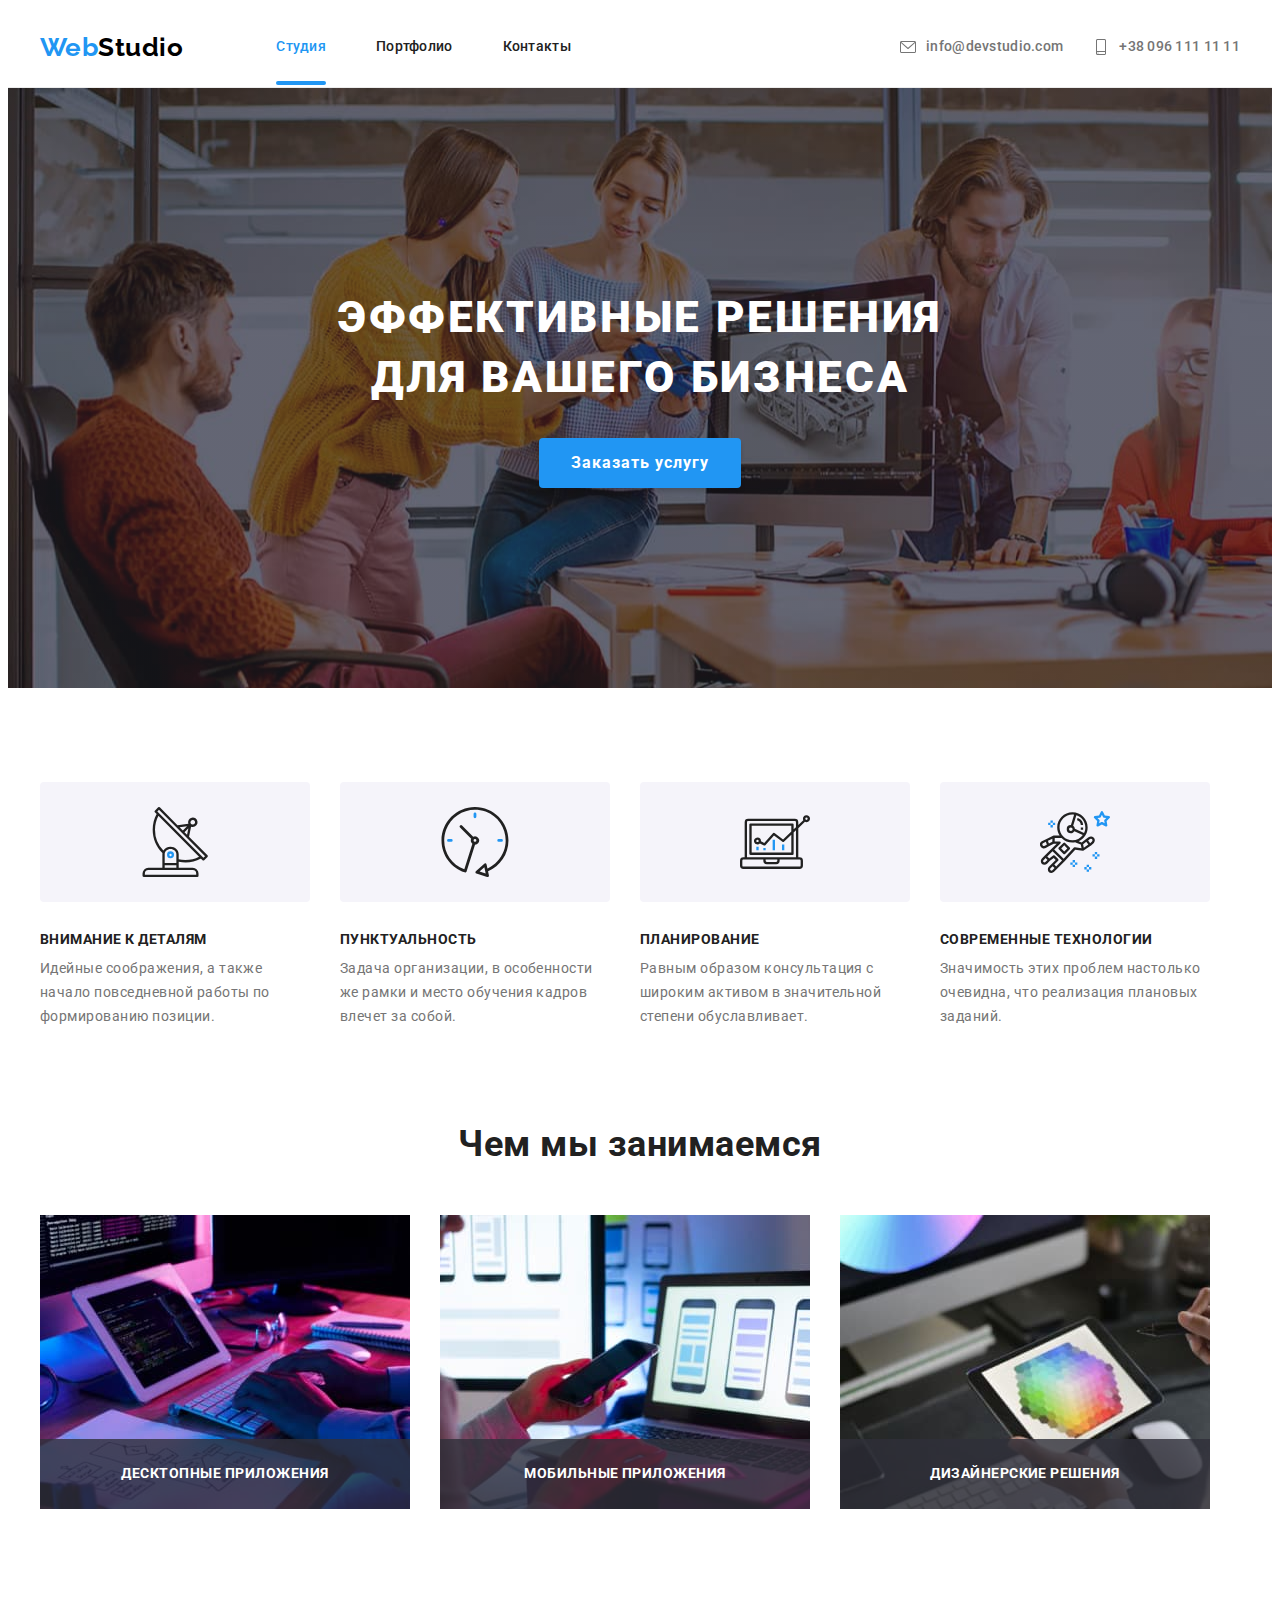
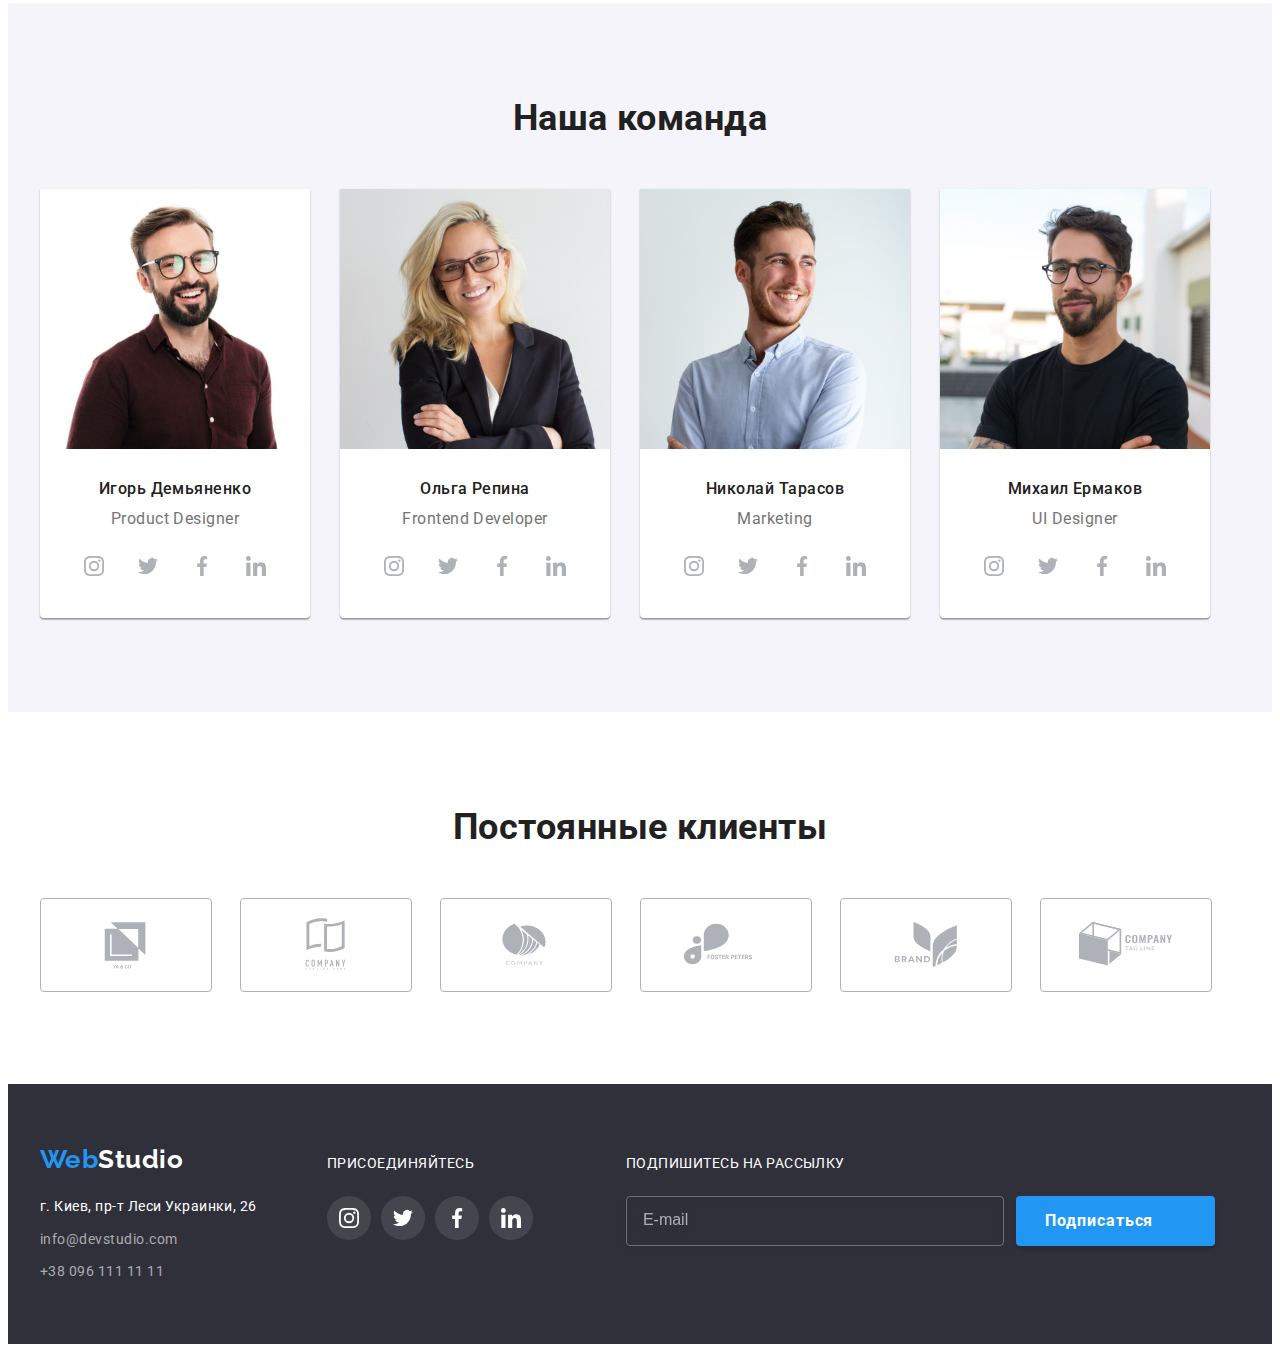
==== commit f9e5f9bf: "добавлен checked" ====
--- a/index.html
+++ b/index.html
@@ -79,11 +79,12 @@
                                             <textarea name="comment" id="comment" rows="5" class="form-input form-comment" placeholder="Введите текст"></textarea>
                                         </div>
                                     </div>
-                                    <div class="form-field">
-                                        <input type="checkbox" name="policy" id="policy">
-                                        <label for="policy" class="text-policy">Соглашаюсь с рассылкой и принимаю Условия договора</label>
-                                    </div>
-                                    
+                                        <label class="checkbox-label">
+                                            <input type="checkbox" name="policy" class="checkbox">
+                                            <span class="icon"></span>
+                                        Соглашаюсь с рассылкой и принимаю 
+                                        <a href="" class="link link-contract">Условия договора</a>
+                                        </label>
                                 <button type="submit" class="btn btn-form">Отправить</button>
                             </form>
                             <button data-modal-close class="btn-close">
--- a/css/styles.css
+++ b/css/styles.css
@@ -716,21 +716,50 @@
     
     color: rgba(117, 117, 117, 0.5);
 }
-.text-policy {
+.checkbox-label {
     font-size: 14px;
     line-height: 1.71;
     
     color: var(--title-text-color);
-}
+    display: flex;
+    align-items: center;
+    justify-content: center;
+}
+.checkbox {
+    position: absolute;
+    width: 1px;
+    height: 1px;
+    margin: -1px;
+    border: 0;
+    padding: 0;
+    white-space: nowrap;
+    clip-path: inset(100%);
+    clip: rect(0 0 0 0);
+    overflow: hidden;
+}
+.icon {
+    display: inline-block;
+    width: 16px;
+    height: 15px;
+    margin-right: 7px;
+    border: 2px solid #212121;
+    border-radius: 2px;
+}
+.checkbox:checked + .icon {
+    border-color: transparent;
+    background-color: #2196F3;
+    background-image: url(../images/icon-checkbox.svg);
+    background-size: contain;
+    background-origin: border-box;
+}
+
 .btn-form {
     margin-top: 30px;
-    margin-bottom: 40px;
     padding-top: 10px;
     padding-bottom: 10px;
     padding-left: 56px;
     padding-right: 55px;
 }
- 
 .form-icon {
     position: absolute;
     bottom: 11px;
@@ -740,6 +769,11 @@
 .btn-close:focus {
     fill: var(--btn-bg-color);
     outline: none;
+}
+.link-contract {
+    text-decoration-line: underline;
+    color: #2196F3;
+    padding-left: 4px;
 }
 
 /*Footer form*/
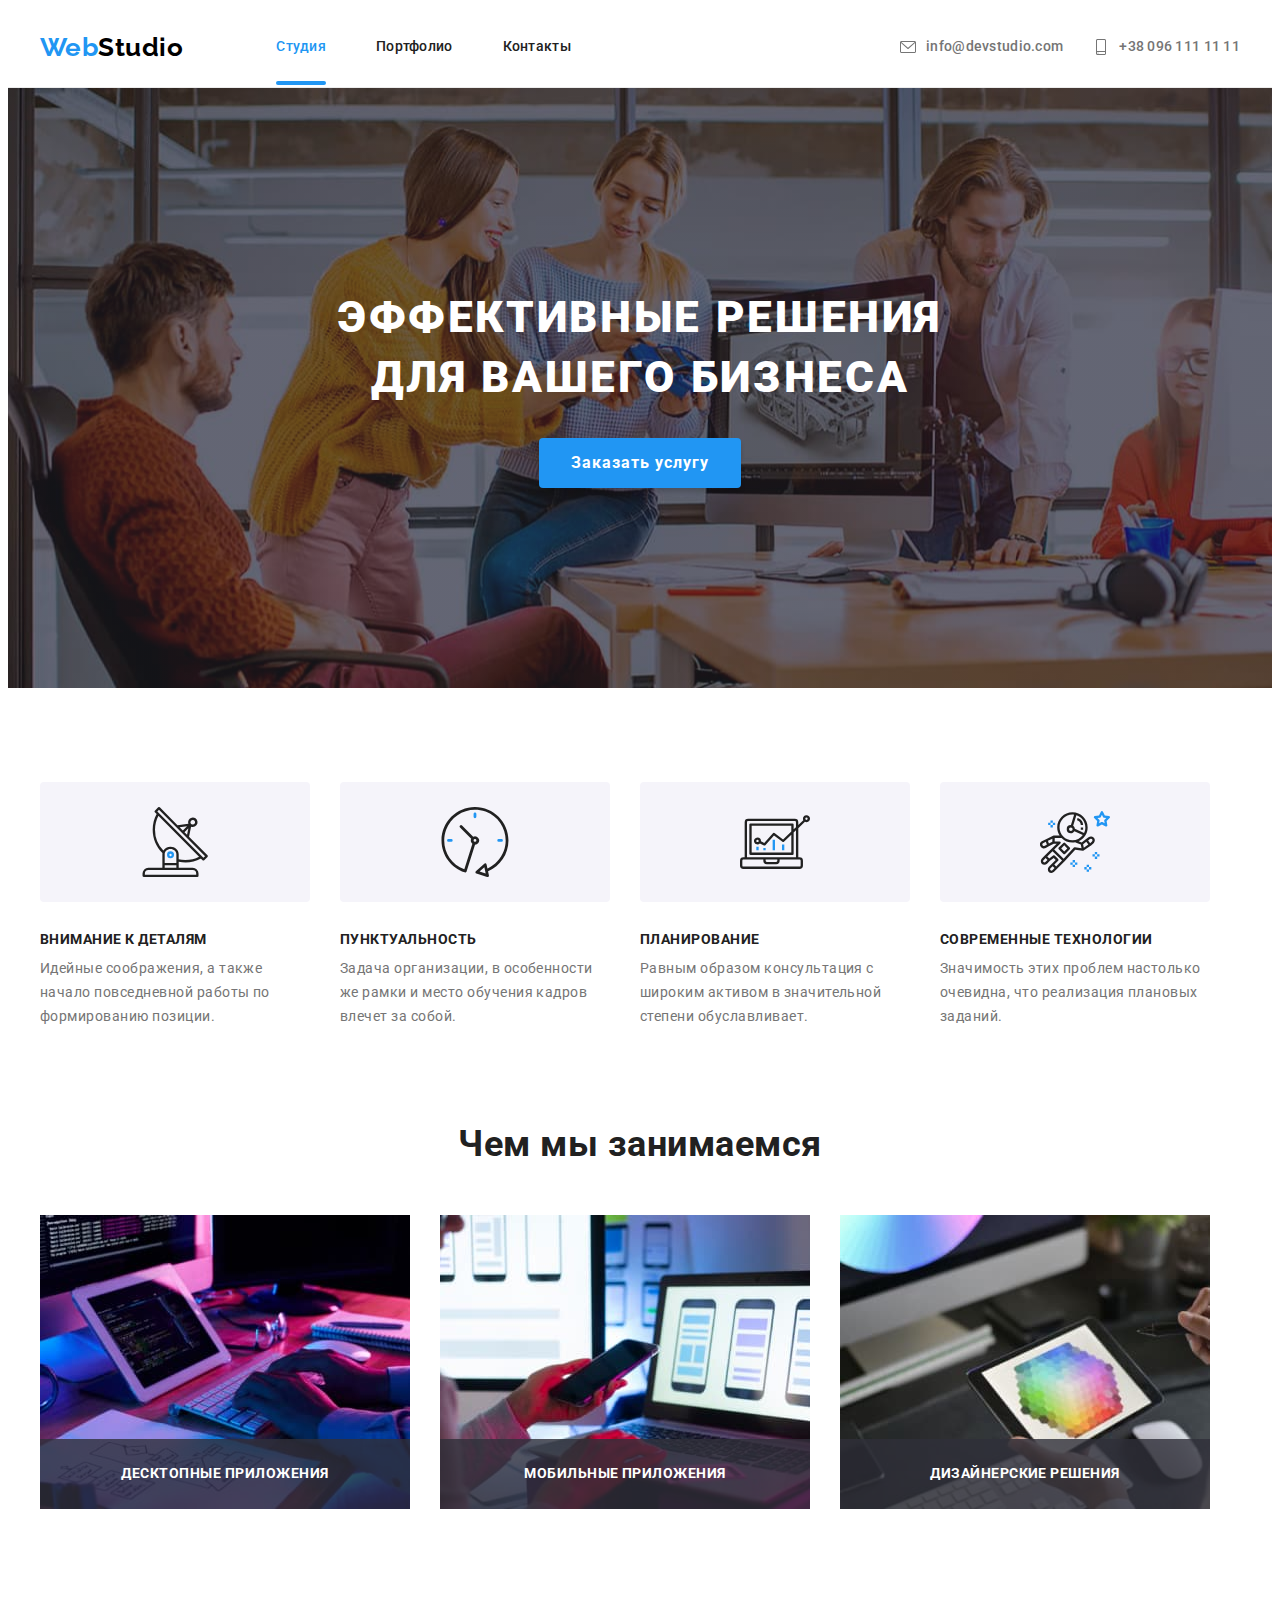
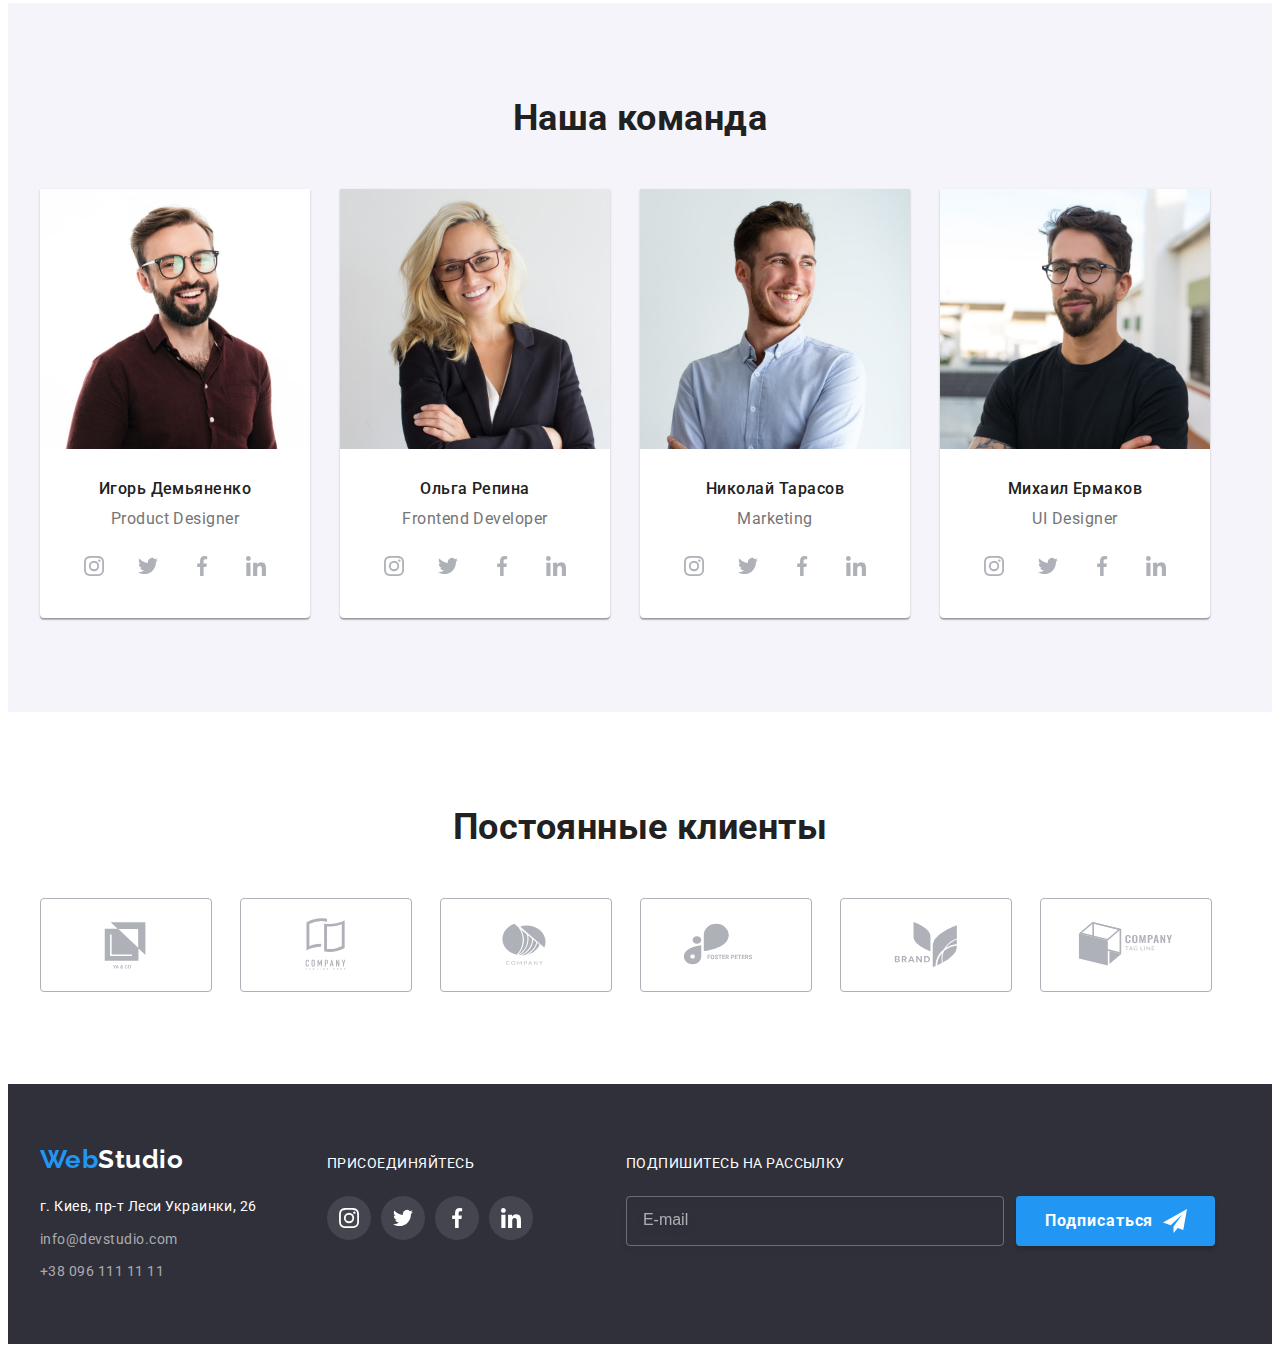
==== commit fd483490: "add focus checkbox" ====
--- a/index.html
+++ b/index.html
@@ -51,6 +51,11 @@
                     <div data-modal class="backdrop is-hidden">
                         <div class="modal">
                             <form class="form">
+                                <button data-modal-close class="btn-close">
+                                    <svg width="18" height="18">
+                                        <use href="./images/icons.svg#close"></use>
+                                    </svg>
+                                </button>
                                 <b class="form-title">Оставьте свои данные, мы вам перезвоним</b>
                                     <div class="form-container">
                                         <div class="form-field">
@@ -87,11 +92,6 @@
                                         </label>
                                 <button type="submit" class="btn btn-form">Отправить</button>
                             </form>
-                            <button data-modal-close class="btn-close">
-                                <svg width="18" height="18">
-                                    <use href="./images/icons.svg#close"></use>
-                                </svg>
-                            </button>
                         </div>
                     </div>
                 </div>
--- a/css/styles.css
+++ b/css/styles.css
@@ -261,6 +261,8 @@
     color: #000000;
     cursor: pointer;
     padding: 0;
+
+    transition: fill 250ms cubic-bezier(0.4, 0, 0.2, 1);
 }
 .page-header {
     position: relative;
@@ -752,6 +754,9 @@
     background-size: contain;
     background-origin: border-box;
 }
+.checkbox:focus+.icon {
+    border-color: #2196F3;
+}
 
 .btn-form {
     margin-top: 30px;
